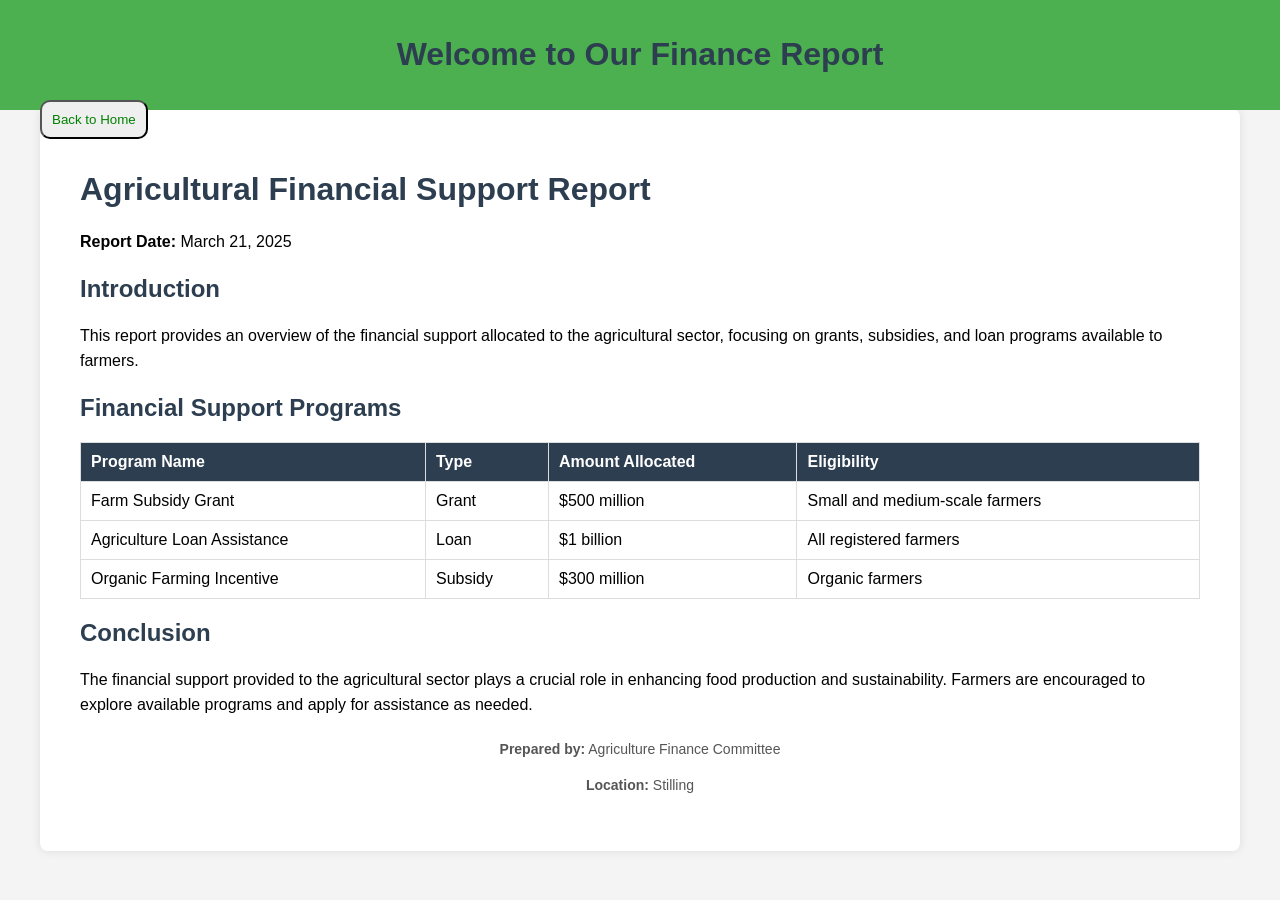
==== finance.html @ d0d0cd19 "Add files via upload" ====
<!DOCTYPE html>
<html lang="en">
<head>
    <meta charset="UTF-8">
    <meta name="viewport" content="width=device-width, initial-scale=1.0">
    <title>Agricultural Financial Support Report</title>
    <style>
        .header {
            width: 100%;
            position: absolute;
            background-color: #4CAF50;
            color: white;
            padding: 15px;
            text-align: center;
            top: 0;
        }
        body { 
            font-family: Arial, sans-serif; 
            margin: 0; 
            padding: 0; 
            background-color: #f4f4f4; 
            display: flex; 
            justify-content: center; 
            align-items: center; 
            height: 100vh;
        }
        .container { 
            width: 100%; 
            max-width: 1200px; 
            background: white; 
            padding: 40px; 
            border-radius: 8px; 
            box-shadow: 0 0 10px rgba(0,0,0,0.1); 
            box-sizing: border-box; 
            margin-top: 60px;
        }
        h1, h2 { color: #2c3e50; }
        table { width: 100%; border-collapse: collapse; margin-top: 20px; }
        th, td { border: 1px solid #ddd; padding: 10px; text-align: left; }
        th { background-color: #2c3e50; color: white; }
        p { line-height: 1.6; }
        .footer { 
            margin-top: 20px; 
            text-align: center; 
            font-size: 14px; 
            color: #555; 
        }
        #click{
           position: absolute;
           top: 0;
           margin-top: 100px;
           padding: 10px 10px;
           border-radius:10px;
           text-decoration: none;
           list-style: none;
           color:green;

        }
        a{
            text-decoration: none;
            list-style: none; 
            color: green;
        }
    </style>
</head>
<body>
    <div class="header"> <h1>Welcome to Our Finance Report</h1></div>
    
    <div>
        <button id="click">
            <a href="test.html" class="home-button">Back to Home</a>
        </button>

    </div>
    <div class="container">
        <h1>Agricultural Financial Support Report</h1>
        <p><strong>Report Date:</strong> March 21, 2025</p>
        <h2>Introduction</h2>
        <p>This report provides an overview of the financial support allocated to the agricultural sector, focusing on grants, subsidies, and loan programs available to farmers.</p>
        
        <h2>Financial Support Programs</h2>
        <table>
            <tr>
                <th>Program Name</th>
                <th>Type</th>
                <th>Amount Allocated</th>
                <th>Eligibility</th>
            </tr>
            <tr>
                <td>Farm Subsidy Grant</td>
                <td>Grant</td>
                <td>$500 million</td>
                <td>Small and medium-scale farmers</td>
            </tr>
            <tr>
                <td>Agriculture Loan Assistance</td>
                <td>Loan</td>
                <td>$1 billion</td>
                <td>All registered farmers</td>
            </tr>
            <tr>
                <td>Organic Farming Incentive</td>
                <td>Subsidy</td>
                <td>$300 million</td>
                <td>Organic farmers</td>
            </tr>
        </table>
        
        <h2>Conclusion</h2>
        <p>The financial support provided to the agricultural sector plays a crucial role in enhancing food production and sustainability. Farmers are encouraged to explore available programs and apply for assistance as needed.</p>
        
        <div class="footer">
            <p><strong>Prepared by:</strong> Agriculture Finance Committee</p>
            <p><strong>Location:</strong> Stilling</p>
        </div>
    </div>
</body>

</html>
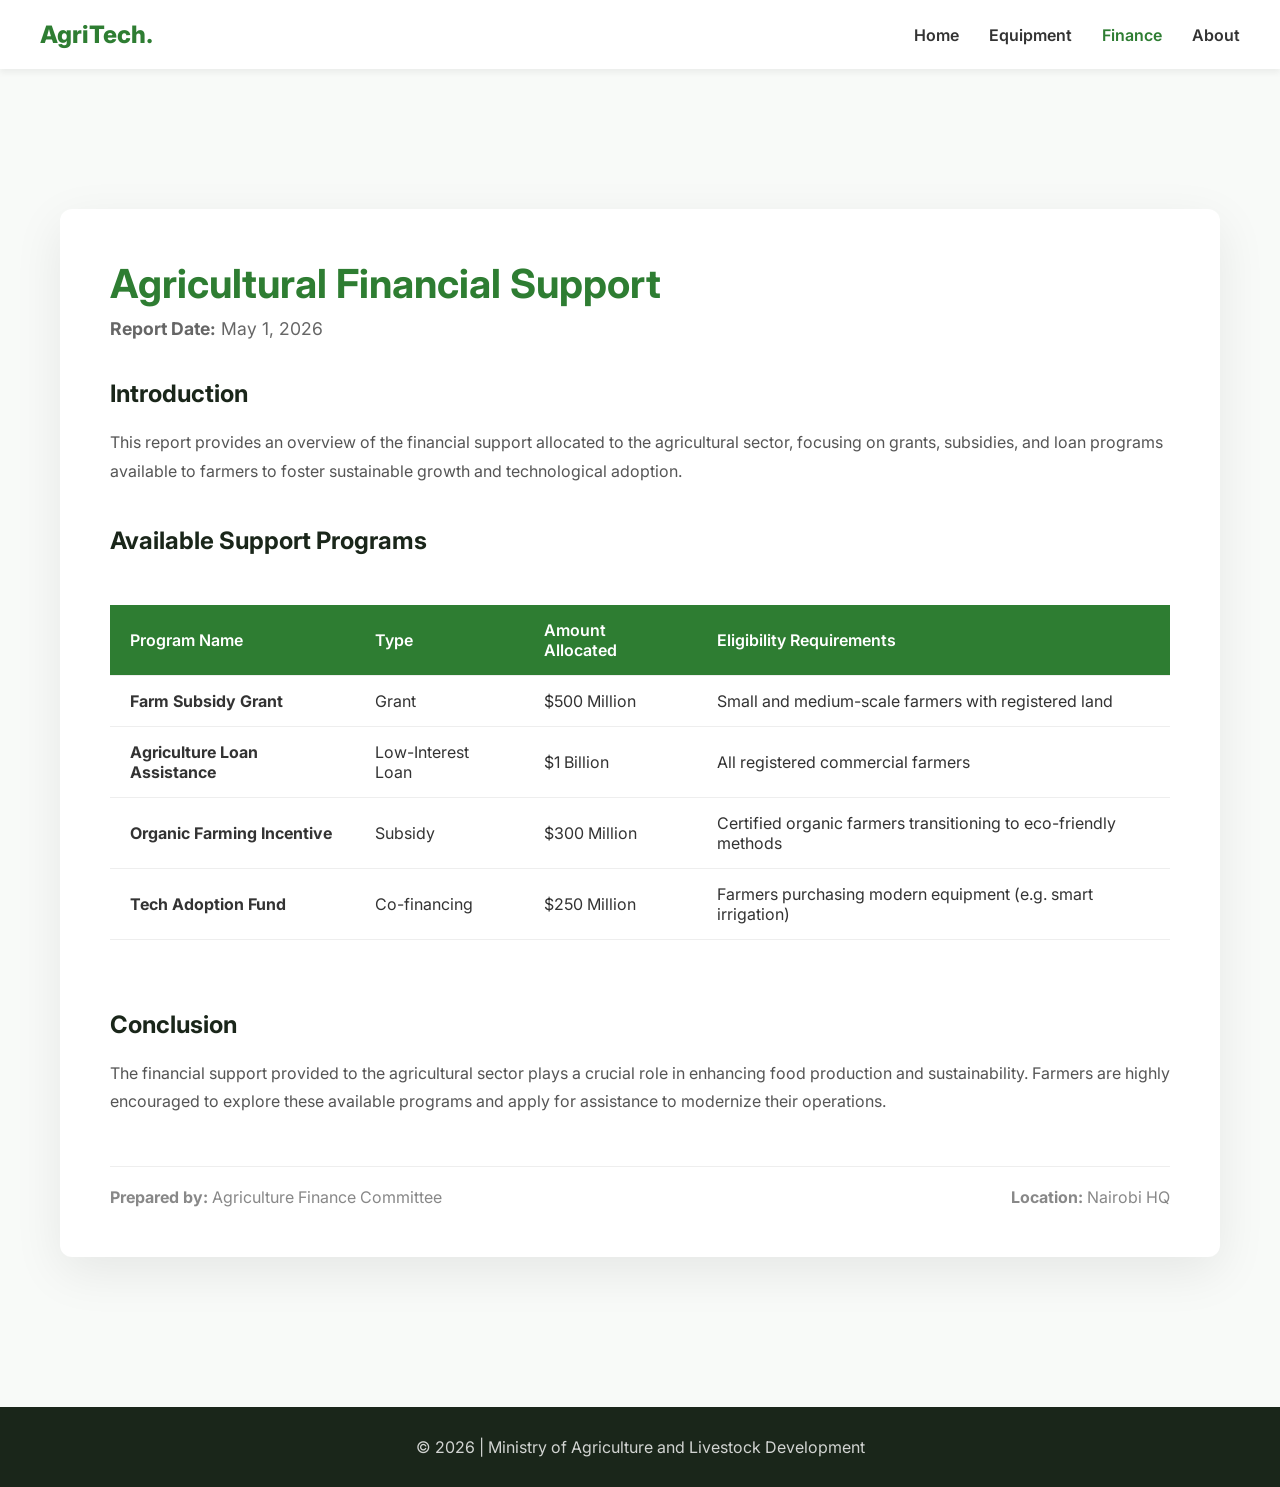
==== commit d699b952: "feat: modernize agricultural web design and functionality" ====
--- a/finance.html
+++ b/finance.html
@@ -1,119 +1,85 @@
-<!DOCTYPE html>
-<html lang="en">
-<head>
-    <meta charset="UTF-8">
-    <meta name="viewport" content="width=device-width, initial-scale=1.0">
-    <title>Agricultural Financial Support Report</title>
-    <style>
-        .header {
-            width: 100%;
-            position: absolute;
-            background-color: #4CAF50;
-            color: white;
-            padding: 15px;
-            text-align: center;
-            top: 0;
-        }
-        body { 
-            font-family: Arial, sans-serif; 
-            margin: 0; 
-            padding: 0; 
-            background-color: #f4f4f4; 
-            display: flex; 
-            justify-content: center; 
-            align-items: center; 
-            height: 100vh;
-        }
-        .container { 
-            width: 100%; 
-            max-width: 1200px; 
-            background: white; 
-            padding: 40px; 
-            border-radius: 8px; 
-            box-shadow: 0 0 10px rgba(0,0,0,0.1); 
-            box-sizing: border-box; 
-            margin-top: 60px;
-        }
-        h1, h2 { color: #2c3e50; }
-        table { width: 100%; border-collapse: collapse; margin-top: 20px; }
-        th, td { border: 1px solid #ddd; padding: 10px; text-align: left; }
-        th { background-color: #2c3e50; color: white; }
-        p { line-height: 1.6; }
-        .footer { 
-            margin-top: 20px; 
-            text-align: center; 
-            font-size: 14px; 
-            color: #555; 
-        }
-        #click{
-           position: absolute;
-           top: 0;
-           margin-top: 100px;
-           padding: 10px 10px;
-           border-radius:10px;
-           text-decoration: none;
-           list-style: none;
-           color:green;
-
-        }
-        a{
-            text-decoration: none;
-            list-style: none; 
-            color: green;
-        }
-    </style>
-</head>
-<body>
-    <div class="header"> <h1>Welcome to Our Finance Report</h1></div>
-    
-    <div>
-        <button id="click">
-            <a href="test.html" class="home-button">Back to Home</a>
-        </button>
-
-    </div>
-    <div class="container">
-        <h1>Agricultural Financial Support Report</h1>
-        <p><strong>Report Date:</strong> March 21, 2025</p>
-        <h2>Introduction</h2>
-        <p>This report provides an overview of the financial support allocated to the agricultural sector, focusing on grants, subsidies, and loan programs available to farmers.</p>
-        
-        <h2>Financial Support Programs</h2>
-        <table>
-            <tr>
-                <th>Program Name</th>
-                <th>Type</th>
-                <th>Amount Allocated</th>
-                <th>Eligibility</th>
-            </tr>
-            <tr>
-                <td>Farm Subsidy Grant</td>
-                <td>Grant</td>
-                <td>$500 million</td>
-                <td>Small and medium-scale farmers</td>
-            </tr>
-            <tr>
-                <td>Agriculture Loan Assistance</td>
-                <td>Loan</td>
-                <td>$1 billion</td>
-                <td>All registered farmers</td>
-            </tr>
-            <tr>
-                <td>Organic Farming Incentive</td>
-                <td>Subsidy</td>
-                <td>$300 million</td>
-                <td>Organic farmers</td>
-            </tr>
-        </table>
-        
-        <h2>Conclusion</h2>
-        <p>The financial support provided to the agricultural sector plays a crucial role in enhancing food production and sustainability. Farmers are encouraged to explore available programs and apply for assistance as needed.</p>
-        
-        <div class="footer">
-            <p><strong>Prepared by:</strong> Agriculture Finance Committee</p>
-            <p><strong>Location:</strong> Stilling</p>
-        </div>
-    </div>
-</body>
-
-</html>
+<!DOCTYPE html>
+<html lang="en">
+<head>
+    <meta charset="UTF-8">
+    <meta name="viewport" content="width=device-width, initial-scale=1.0">
+    <title>Financial Support - AgriTech</title>
+    <link rel="stylesheet" href="style.css">
+</head>
+<body>
+
+<nav>
+    <a href="test.html" class="logo">AgriTech.</a>
+    <div class="nav-links">
+        <a href="test.html#home">Home</a>
+        <a href="test.html#equipment">Equipment</a>
+        <a href="finance.html" style="color: var(--primary-color);">Finance</a>
+        <a href="test.html#about">About</a>
+    </div>
+</nav>
+
+<section class="section">
+    <div class="finance-container fade-in">
+        <h1 style="color: var(--primary-color); font-size: 2.5rem; margin-bottom: 10px;">Agricultural Financial Support</h1>
+        <p style="color: #666; font-size: 1.1rem; margin-bottom: 40px;"><strong>Report Date:</strong> May 1, 2026</p>
+        
+        <h2 style="margin-bottom: 20px; color: var(--dark-color);">Introduction</h2>
+        <p style="line-height: 1.8; color: #555; margin-bottom: 40px;">This report provides an overview of the financial support allocated to the agricultural sector, focusing on grants, subsidies, and loan programs available to farmers to foster sustainable growth and technological adoption.</p>
+        
+        <h2 style="margin-bottom: 20px; color: var(--dark-color);">Available Support Programs</h2>
+        <div style="overflow-x: auto;">
+            <table>
+                <thead>
+                    <tr>
+                        <th>Program Name</th>
+                        <th>Type</th>
+                        <th>Amount Allocated</th>
+                        <th>Eligibility Requirements</th>
+                    </tr>
+                </thead>
+                <tbody>
+                    <tr>
+                        <td><strong>Farm Subsidy Grant</strong></td>
+                        <td>Grant</td>
+                        <td>$500 Million</td>
+                        <td>Small and medium-scale farmers with registered land</td>
+                    </tr>
+                    <tr>
+                        <td><strong>Agriculture Loan Assistance</strong></td>
+                        <td>Low-Interest Loan</td>
+                        <td>$1 Billion</td>
+                        <td>All registered commercial farmers</td>
+                    </tr>
+                    <tr>
+                        <td><strong>Organic Farming Incentive</strong></td>
+                        <td>Subsidy</td>
+                        <td>$300 Million</td>
+                        <td>Certified organic farmers transitioning to eco-friendly methods</td>
+                    </tr>
+                    <tr>
+                        <td><strong>Tech Adoption Fund</strong></td>
+                        <td>Co-financing</td>
+                        <td>$250 Million</td>
+                        <td>Farmers purchasing modern equipment (e.g. smart irrigation)</td>
+                    </tr>
+                </tbody>
+            </table>
+        </div>
+        
+        <h2 style="margin-top: 40px; margin-bottom: 20px; color: var(--dark-color);">Conclusion</h2>
+        <p style="line-height: 1.8; color: #555;">The financial support provided to the agricultural sector plays a crucial role in enhancing food production and sustainability. Farmers are highly encouraged to explore these available programs and apply for assistance to modernize their operations.</p>
+        
+        <div style="margin-top: 50px; padding-top: 20px; border-top: 1px solid #eee; display: flex; justify-content: space-between; color: #888;">
+            <p><strong>Prepared by:</strong> Agriculture Finance Committee</p>
+            <p><strong>Location:</strong> Nairobi HQ</p>
+        </div>
+    </div>
+</section>
+
+<footer>
+    <p>&copy; 2026 | Ministry of Agriculture and Livestock Development</p>
+</footer>
+
+<script src="test.js"></script>
+</body>
+</html>
--- a/style.css
+++ b/style.css
@@ -0,0 +1,356 @@
+/* style.css */
+@import url('https://fonts.googleapis.com/css2?family=Inter:wght@300;400;600;800&display=swap');
+
+:root {
+    --primary-color: #2E7D32; /* Deep Forest Green */
+    --secondary-color: #4CAF50; /* Lighter Green */
+    --accent-color: #FFC107; /* Amber */
+    --dark-color: #1a261a;
+    --light-color: #F8FAF8;
+    --text-color: #333333;
+    --border-radius: 12px;
+}
+
+* {
+    margin: 0;
+    padding: 0;
+    box-sizing: border-box;
+}
+
+body {
+    font-family: 'Inter', sans-serif;
+    background-color: var(--light-color);
+    color: var(--text-color);
+    scroll-behavior: smooth;
+    overflow-x: hidden;
+}
+
+/* Header & Nav */
+header {
+    background-color: var(--primary-color);
+    color: white;
+    padding: 10px 0;
+    text-align: center;
+    font-size: 0.9em;
+    letter-spacing: 1px;
+}
+
+nav {
+    display: flex;
+    justify-content: center;
+    align-items: center;
+    background: rgba(255, 255, 255, 0.95);
+    backdrop-filter: blur(10px);
+    padding: 20px 40px;
+    position: sticky;
+    top: 0;
+    z-index: 1000;
+    box-shadow: 0 4px 6px rgba(0,0,0,0.05);
+}
+
+.logo {
+    font-size: 1.5rem;
+    font-weight: 800;
+    color: var(--primary-color);
+    margin-right: auto;
+    text-decoration: none;
+}
+
+.nav-links {
+    display: flex;
+    gap: 30px;
+}
+
+nav a {
+    color: var(--text-color);
+    text-decoration: none;
+    font-weight: 600;
+    transition: color 0.3s ease;
+    font-size: 1rem;
+}
+
+nav a:hover {
+    color: var(--primary-color);
+}
+
+.cta-button {
+    background-color: var(--primary-color);
+    color: white;
+    padding: 10px 24px;
+    border-radius: 30px;
+    text-decoration: none;
+    font-weight: 600;
+    transition: all 0.3s ease;
+    box-shadow: 0 4px 15px rgba(46, 125, 50, 0.3);
+}
+
+.cta-button:hover {
+    background-color: var(--secondary-color);
+    transform: translateY(-2px);
+    color: white;
+}
+
+/* Hero Section */
+.hero {
+    position: relative;
+    width: 100%;
+    height: 80vh;
+    display: flex;
+    align-items: center;
+    justify-content: center;
+    background-size: cover;
+    background-position: center;
+    background-attachment: fixed;
+    transition: background-image 1s ease-in-out;
+}
+
+.hero::after {
+    content: '';
+    position: absolute;
+    top: 0; left: 0; right: 0; bottom: 0;
+    background: linear-gradient(to right, rgba(0,0,0,0.8) 0%, rgba(0,0,0,0.3) 100%);
+    z-index: 1;
+}
+
+.hero-content {
+    position: relative;
+    z-index: 2;
+    text-align: center;
+    color: white;
+    max-width: 800px;
+    padding: 0 20px;
+}
+
+.hero h1 {
+    font-size: 4rem;
+    font-weight: 800;
+    margin-bottom: 20px;
+    line-height: 1.2;
+    text-shadow: 0 4px 20px rgba(0,0,0,0.5);
+    animation: slideUp 1s ease-out;
+}
+
+.hero p {
+    font-size: 1.5rem;
+    margin-bottom: 40px;
+    opacity: 0.9;
+    animation: slideUp 1.2s ease-out;
+}
+
+/* Typography animations */
+@keyframes slideUp {
+    from { transform: translateY(30px); opacity: 0; }
+    to { transform: translateY(0); opacity: 1; }
+}
+
+/* Section Shared */
+.section {
+    padding: 100px 20px;
+    max-width: 1200px;
+    margin: 0 auto;
+}
+
+.section-title {
+    text-align: center;
+    font-size: 2.5rem;
+    color: var(--dark-color);
+    margin-bottom: 60px;
+    position: relative;
+}
+
+.section-title::after {
+    content: '';
+    display: block;
+    width: 60px;
+    height: 4px;
+    background-color: var(--primary-color);
+    margin: 15px auto 0;
+    border-radius: 2px;
+}
+
+/* Equipment Grid */
+.equipment-grid {
+    display: grid;
+    grid-template-columns: repeat(auto-fit, minmax(300px, 1fr));
+    gap: 40px;
+}
+
+.equipment-card {
+    background: white;
+    border-radius: var(--border-radius);
+    overflow: hidden;
+    box-shadow: 0 10px 30px rgba(0,0,0,0.05);
+    transition: transform 0.3s ease, box-shadow 0.3s ease;
+}
+
+.equipment-card:hover {
+    transform: translateY(-10px);
+    box-shadow: 0 15px 40px rgba(0,0,0,0.1);
+}
+
+.equipment-card img {
+    width: 100%;
+    height: 250px;
+    object-fit: cover;
+    transition: transform 0.5s ease;
+}
+
+.equipment-card:hover img {
+    transform: scale(1.05);
+}
+
+.equipment-info {
+    padding: 30px;
+}
+
+.equipment-info h3 {
+    font-size: 1.5rem;
+    color: var(--dark-color);
+    margin-bottom: 10px;
+}
+
+.equipment-info p {
+    color: #666;
+    line-height: 1.6;
+}
+
+/* Testimonials */
+.testimonials-section {
+    background-color: var(--primary-color);
+    color: white;
+    padding: 100px 20px;
+}
+
+.testimonials-section .section-title {
+    color: white;
+}
+
+.testimonials-section .section-title::after {
+    background-color: var(--accent-color);
+}
+
+.testimonial-container {
+    max-width: 800px;
+    margin: 0 auto;
+    position: relative;
+    min-height: 250px;
+}
+
+.testimonial {
+    position: absolute;
+    top: 0; left: 0; width: 100%;
+    opacity: 0;
+    transition: opacity 0.5s ease;
+    text-align: center;
+    background: rgba(255, 255, 255, 0.1);
+    backdrop-filter: blur(10px);
+    padding: 40px;
+    border-radius: var(--border-radius);
+    border: 1px solid rgba(255,255,255,0.2);
+}
+
+.testimonial.active {
+    opacity: 1;
+    position: relative;
+}
+
+.testimonial img {
+    width: 80px;
+    height: 80px;
+    border-radius: 50%;
+    margin-bottom: 20px;
+    border: 3px solid var(--accent-color);
+    object-fit: cover;
+}
+
+.testimonial p.quote {
+    font-size: 1.2rem;
+    font-style: italic;
+    margin-bottom: 20px;
+    line-height: 1.6;
+}
+
+.stars {
+    color: var(--accent-color);
+    font-size: 1.2rem;
+    margin-bottom: 10px;
+}
+
+/* Two Column Layout (About) */
+.two-column {
+    display: grid;
+    grid-template-columns: 1fr 1fr;
+    gap: 60px;
+    align-items: center;
+}
+
+.info-box {
+    background: white;
+    padding: 40px;
+    border-radius: var(--border-radius);
+    box-shadow: 0 10px 30px rgba(0,0,0,0.05);
+}
+
+.info-box h2 {
+    color: var(--primary-color);
+    margin-bottom: 20px;
+    font-size: 2rem;
+}
+
+.info-box p {
+    line-height: 1.8;
+    color: #555;
+    margin-bottom: 15px;
+}
+
+/* Footer */
+footer {
+    background: var(--dark-color);
+    color: white;
+    text-align: center;
+    padding: 30px 20px;
+    margin-top: 50px;
+}
+
+footer p {
+    opacity: 0.8;
+}
+
+/* Finance Page Styles */
+.finance-container {
+    background: white;
+    padding: 50px;
+    border-radius: var(--border-radius);
+    box-shadow: 0 15px 50px rgba(0,0,0,0.08);
+    margin-top: 40px;
+}
+
+table {
+    width: 100%;
+    border-collapse: collapse;
+    margin-top: 30px;
+    margin-bottom: 30px;
+    background: white;
+}
+
+th, td {
+    padding: 15px 20px;
+    text-align: left;
+    border-bottom: 1px solid #eee;
+}
+
+th {
+    background-color: var(--primary-color);
+    color: white;
+    font-weight: 600;
+}
+
+tr:hover {
+    background-color: #f9f9f9;
+}
+
+@media (max-width: 768px) {
+    .two-column { grid-template-columns: 1fr; }
+    .hero h1 { font-size: 2.5rem; }
+    .nav-links { display: none; }
+}
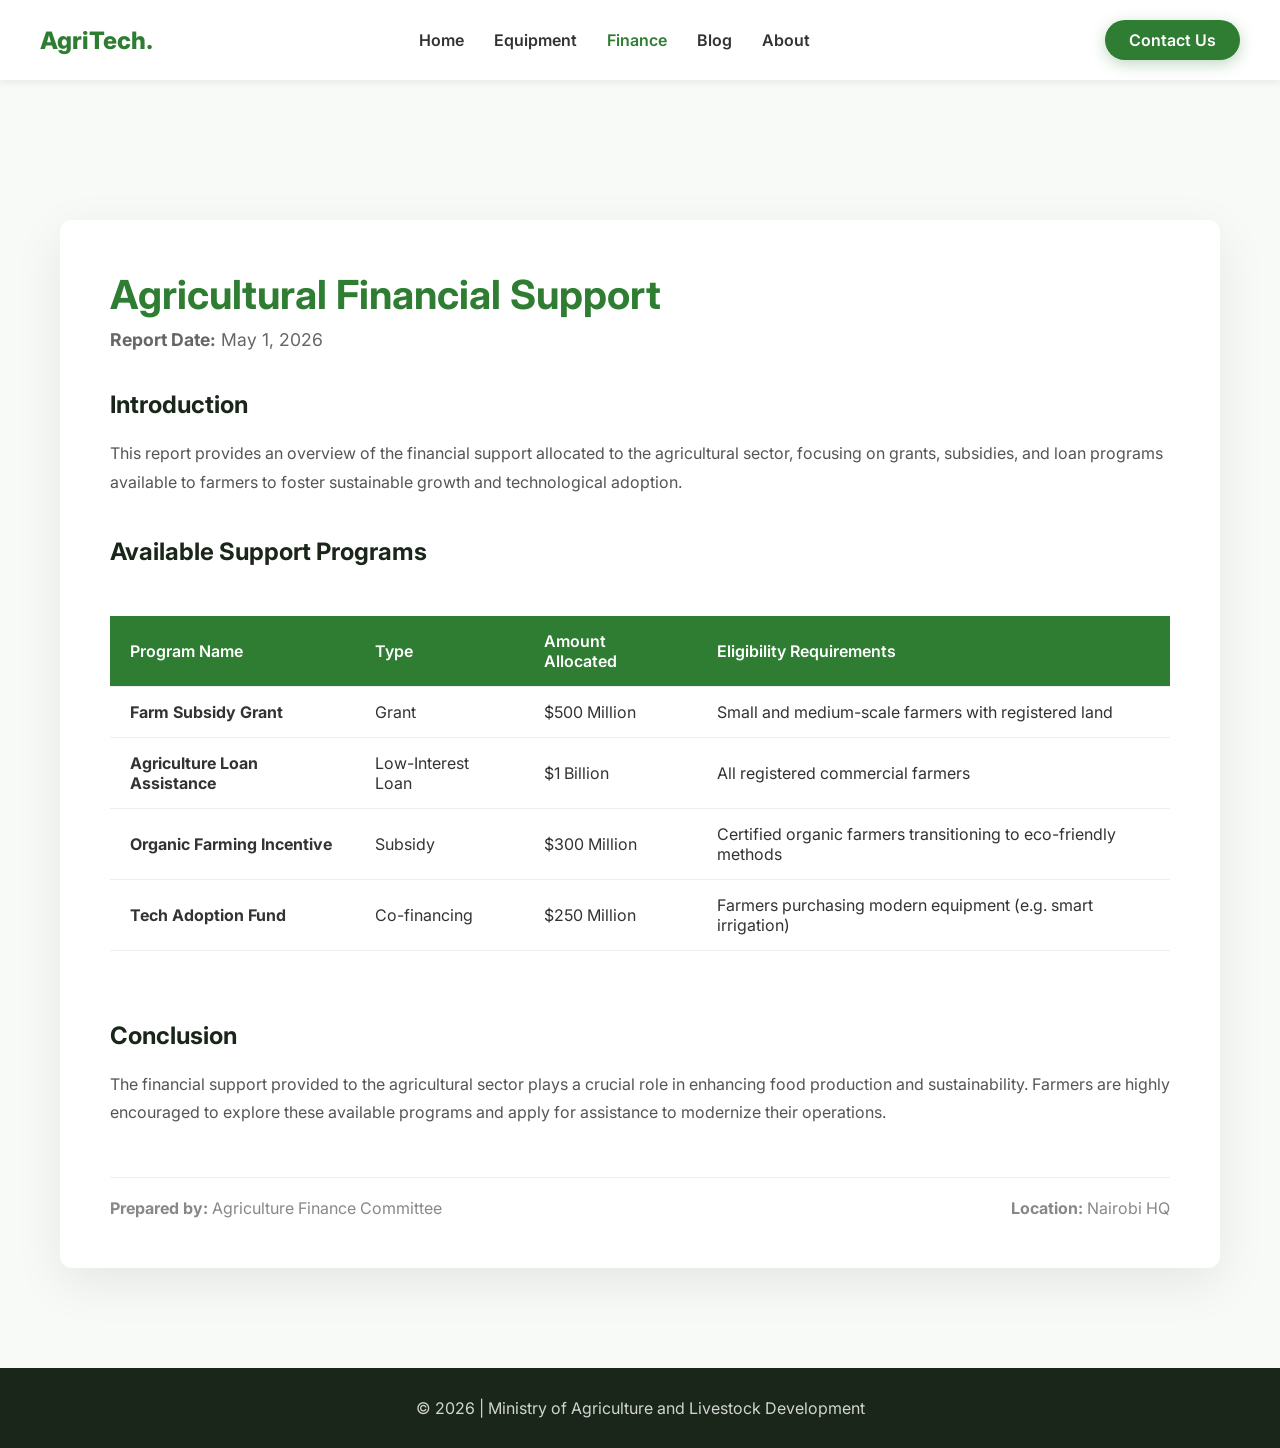
==== commit 0660617b: "feat: add contact form, blog section, and responsive mobile menu" ====
--- a/finance.html
+++ b/finance.html
@@ -9,12 +9,20 @@
 <body>
 
 <nav>
-    <a href="test.html" class="logo">AgriTech.</a>
+    <a href="index.html" class="logo">AgriTech.</a>
     <div class="nav-links">
-        <a href="test.html#home">Home</a>
-        <a href="test.html#equipment">Equipment</a>
+        <a href="index.html#home">Home</a>
+        <a href="index.html#equipment">Equipment</a>
         <a href="finance.html" style="color: var(--primary-color);">Finance</a>
-        <a href="test.html#about">About</a>
+        <a href="index.html#blog">Blog</a>
+        <a href="index.html#about">About</a>
+        <a href="index.html#contact" class="cta-button mobile-cta">Contact Us</a>
+    </div>
+    <a href="index.html#contact" class="cta-button desktop-cta" style="margin-left: 30px;">Contact Us</a>
+    <div class="hamburger">
+        <span></span>
+        <span></span>
+        <span></span>
     </div>
 </nav>
 
@@ -80,6 +88,6 @@
     <p>&copy; 2026 | Ministry of Agriculture and Livestock Development</p>
 </footer>
 
-<script src="test.js"></script>
+<script src="main.js"></script>
 </body>
 </html>
--- a/style.css
+++ b/style.css
@@ -37,7 +37,7 @@
 
 nav {
     display: flex;
-    justify-content: center;
+    justify-content: space-between;
     align-items: center;
     background: rgba(255, 255, 255, 0.95);
     backdrop-filter: blur(10px);
@@ -52,13 +52,14 @@
     font-size: 1.5rem;
     font-weight: 800;
     color: var(--primary-color);
-    margin-right: auto;
     text-decoration: none;
 }
 
 .nav-links {
     display: flex;
     gap: 30px;
+    align-items: center;
+    margin: 0 auto;
 }
 
 nav a {
@@ -82,6 +83,7 @@
     font-weight: 600;
     transition: all 0.3s ease;
     box-shadow: 0 4px 15px rgba(46, 125, 50, 0.3);
+    text-align: center;
 }
 
 .cta-button:hover {
@@ -89,6 +91,26 @@
     transform: translateY(-2px);
     color: white;
 }
+
+/* Hamburger & Mobile Menu adjustments */
+.hamburger {
+    display: none;
+    flex-direction: column;
+    justify-content: space-between;
+    width: 30px;
+    height: 21px;
+    cursor: pointer;
+    z-index: 1001;
+}
+.hamburger span {
+    display: block;
+    height: 3px;
+    width: 100%;
+    background-color: var(--dark-color);
+    border-radius: 3px;
+    transition: all 0.3s ease;
+}
+.mobile-cta { display: none; }
 
 /* Hero Section */
 .hero {
@@ -137,7 +159,6 @@
     animation: slideUp 1.2s ease-out;
 }
 
-/* Typography animations */
 @keyframes slideUp {
     from { transform: translateY(30px); opacity: 0; }
     to { transform: translateY(0); opacity: 1; }
@@ -276,19 +297,78 @@
     margin-bottom: 10px;
 }
 
-/* Two Column Layout (About) */
+/* Blog Grid */
+.blog-grid {
+    display: grid;
+    grid-template-columns: repeat(auto-fit, minmax(300px, 1fr));
+    gap: 30px;
+}
+
+.blog-card {
+    background: white;
+    border-radius: var(--border-radius);
+    padding: 30px;
+    box-shadow: 0 10px 30px rgba(0,0,0,0.05);
+    transition: transform 0.3s ease;
+    border-top: 4px solid var(--secondary-color);
+}
+
+.blog-card:hover {
+    transform: translateY(-5px);
+}
+
+.blog-tag {
+    background: #e8f5e9;
+    color: var(--primary-color);
+    padding: 5px 12px;
+    border-radius: 20px;
+    font-size: 0.8rem;
+    font-weight: 600;
+    display: inline-block;
+    margin-bottom: 15px;
+}
+
+.blog-card h3 {
+    margin-bottom: 15px;
+    color: var(--dark-color);
+    line-height: 1.4;
+    font-size: 1.3rem;
+}
+
+.blog-card p {
+    color: #666;
+    margin-bottom: 20px;
+    line-height: 1.6;
+}
+
+.read-more {
+    color: var(--primary-color);
+    text-decoration: none;
+    font-weight: 600;
+    display: inline-flex;
+    align-items: center;
+    transition: color 0.3s;
+}
+
+.read-more:hover {
+    color: var(--accent-color);
+}
+
+
+/* Two Column Layout (About & Contact) */
 .two-column {
     display: grid;
     grid-template-columns: 1fr 1fr;
     gap: 60px;
-    align-items: center;
+    align-items: start;
 }
 
 .info-box {
-    background: white;
+    background: #fdfdfd;
     padding: 40px;
     border-radius: var(--border-radius);
     box-shadow: 0 10px 30px rgba(0,0,0,0.05);
+    border: 1px solid #eee;
 }
 
 .info-box h2 {
@@ -303,13 +383,60 @@
     margin-bottom: 15px;
 }
 
+/* Contact Form */
+.form-container {
+    background: #fdfdfd;
+    padding: 40px;
+    border-radius: var(--border-radius);
+    box-shadow: 0 10px 30px rgba(0,0,0,0.08);
+    border: 1px solid #eee;
+}
+
+.form-container h2 {
+    margin-bottom: 25px;
+    color: var(--primary-color);
+}
+
+.form-group {
+    margin-bottom: 20px;
+}
+
+.form-group label {
+    display: block;
+    margin-bottom: 8px;
+    font-weight: 600;
+    color: #444;
+}
+
+.form-group input, .form-group textarea {
+    width: 100%;
+    padding: 12px 15px;
+    border: 1px solid #ccc;
+    border-radius: 8px;
+    font-family: 'Inter', sans-serif;
+    transition: border-color 0.3s, box-shadow 0.3s;
+}
+
+.form-group input:focus, .form-group textarea:focus {
+    outline: none;
+    border-color: var(--primary-color);
+    box-shadow: 0 0 0 3px rgba(46, 125, 50, 0.1);
+}
+
+.submit-btn {
+    width: 100%;
+    border: none;
+    cursor: pointer;
+    font-size: 1.1rem;
+    padding: 15px;
+}
+
 /* Footer */
 footer {
     background: var(--dark-color);
     color: white;
     text-align: center;
     padding: 30px 20px;
-    margin-top: 50px;
 }
 
 footer p {
@@ -349,8 +476,35 @@
     background-color: #f9f9f9;
 }
 
-@media (max-width: 768px) {
+/* Responsive adjustments */
+@media (max-width: 900px) {
+    .nav-links {
+        position: fixed;
+        top: 0;
+        right: -100%;
+        height: 100vh;
+        width: 250px;
+        background: white;
+        flex-direction: column;
+        justify-content: center;
+        align-items: center;
+        box-shadow: -5px 0 15px rgba(0,0,0,0.1);
+        transition: right 0.3s ease;
+    }
+    .nav-links.active {
+        right: 0;
+    }
+    .hamburger {
+        display: flex;
+    }
+    /* Hamburger Animation */
+    .hamburger.active span:nth-child(1) { transform: translateY(9px) rotate(45deg); }
+    .hamburger.active span:nth-child(2) { opacity: 0; }
+    .hamburger.active span:nth-child(3) { transform: translateY(-9px) rotate(-45deg); }
+    
+    .desktop-cta { display: none; }
+    .mobile-cta { display: inline-block; margin-left: 0; margin-top: 20px; }
+    
     .two-column { grid-template-columns: 1fr; }
     .hero h1 { font-size: 2.5rem; }
-    .nav-links { display: none; }
-}
+}
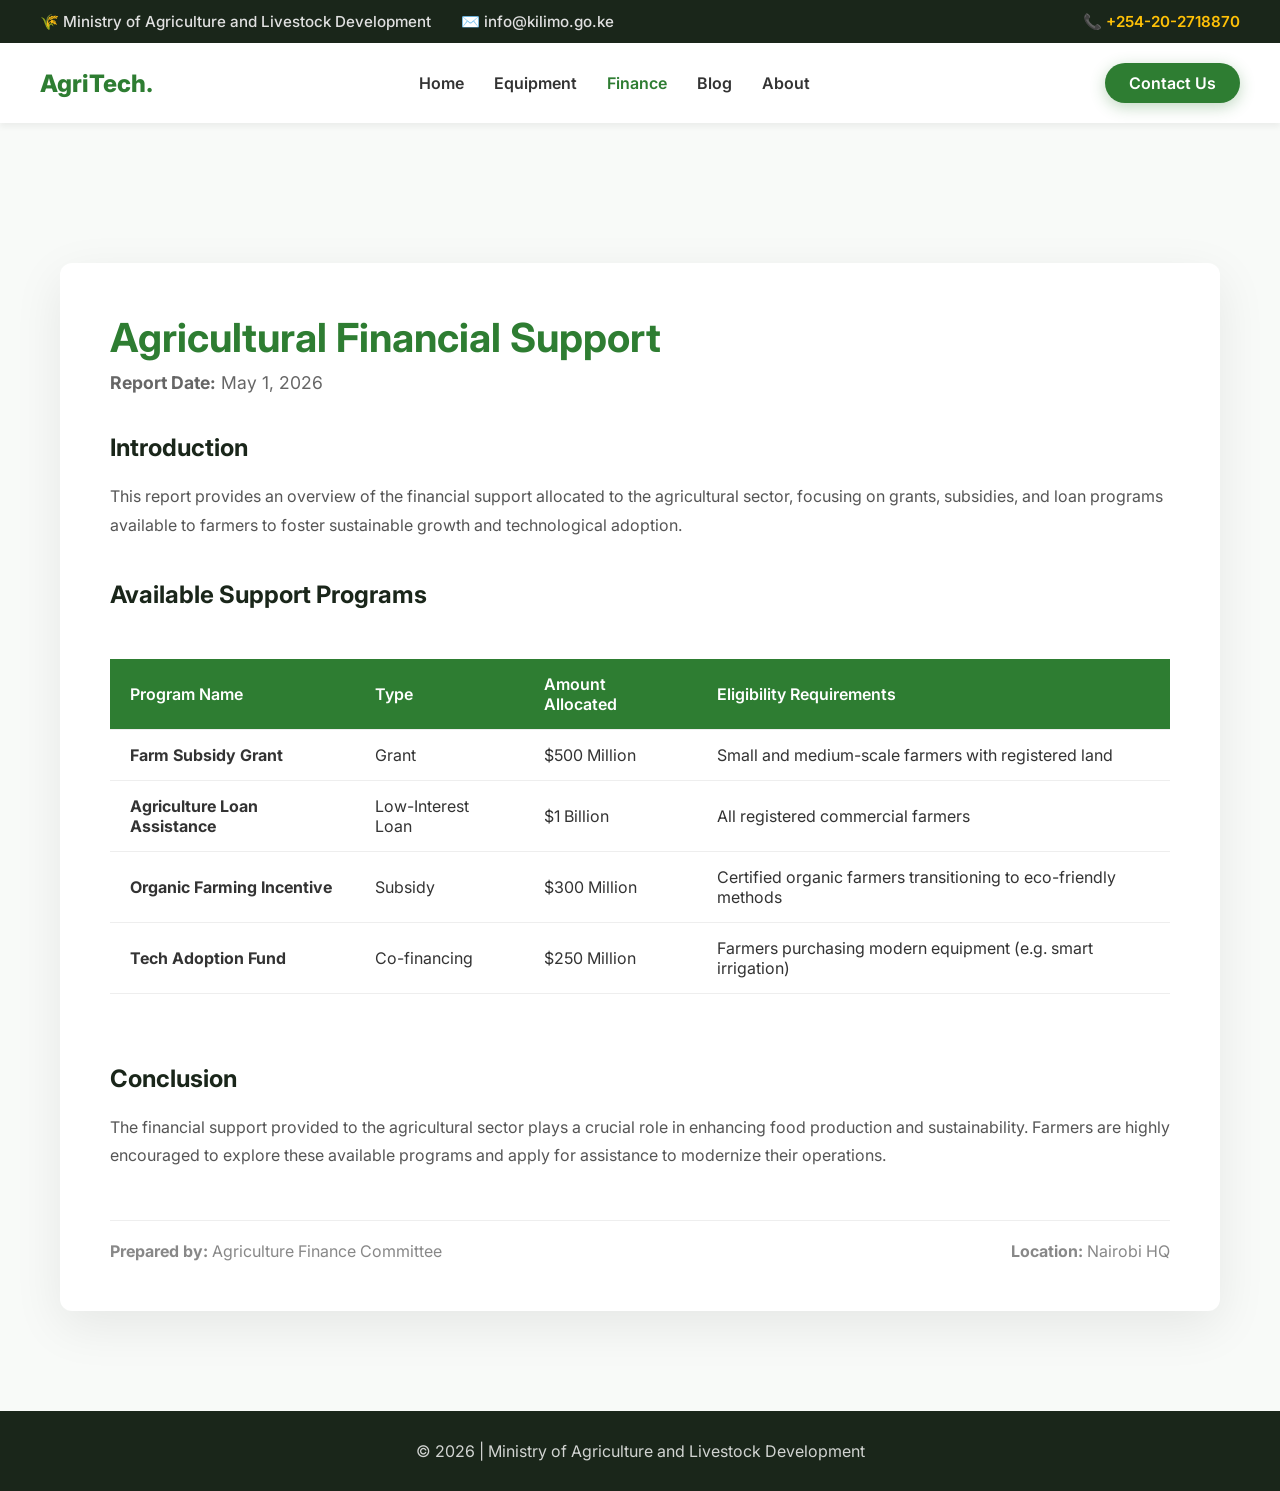
==== commit 2829dc7b: "feat: add stats counter, roi calculator, map, and scroll top" ====
--- a/finance.html
+++ b/finance.html
@@ -7,6 +7,16 @@
     <link rel="stylesheet" href="style.css">
 </head>
 <body>
+
+<header class="top-bar">
+    <div class="top-bar-left">
+        <span>🌾 Ministry of Agriculture and Livestock Development</span>
+        <span class="hide-mobile">✉️ info@kilimo.go.ke</span>
+    </div>
+    <div class="top-bar-right">
+        📞 +254-20-2718870
+    </div>
+</header>
 
 <nav>
     <a href="index.html" class="logo">AgriTech.</a>
@@ -88,6 +98,9 @@
     <p>&copy; 2026 | Ministry of Agriculture and Livestock Development</p>
 </footer>
 
+<!-- Scroll to Top Button -->
+<button id="scrollTopBtn" title="Go to top">↑</button>
+
 <script src="main.js"></script>
 </body>
 </html>
--- a/style.css
+++ b/style.css
@@ -25,14 +25,33 @@
     overflow-x: hidden;
 }
 
-/* Header & Nav */
-header {
-    background-color: var(--primary-color);
-    color: white;
-    padding: 10px 0;
-    text-align: center;
-    font-size: 0.9em;
-    letter-spacing: 1px;
+/* Header & Top Bar */
+.top-bar {
+    background-color: var(--dark-color);
+    color: #e0e0e0;
+    padding: 12px 40px;
+    display: flex;
+    justify-content: space-between;
+    align-items: center;
+    font-size: 0.95rem;
+    font-weight: 500;
+}
+.top-bar-left {
+    display: flex;
+    gap: 30px;
+}
+.top-bar-right {
+    font-weight: 600;
+    color: var(--accent-color);
+}
+@media (max-width: 768px) {
+    .top-bar {
+        flex-direction: column;
+        gap: 10px;
+        text-align: center;
+        padding: 12px 20px;
+    }
+    .hide-mobile { display: none; }
 }
 
 nav {
@@ -164,6 +183,27 @@
     to { transform: translateY(0); opacity: 1; }
 }
 
+/* Stats Section */
+.stats-grid {
+    display: grid;
+    grid-template-columns: repeat(auto-fit, minmax(200px, 1fr));
+    gap: 30px;
+    text-align: center;
+}
+.stat-item h2 {
+    font-size: 3.5rem;
+    color: var(--primary-color);
+    margin-bottom: 10px;
+    font-weight: 800;
+}
+.stat-item p {
+    font-size: 1.1rem;
+    color: #555;
+    font-weight: 600;
+    text-transform: uppercase;
+    letter-spacing: 1px;
+}
+
 /* Section Shared */
 .section {
     padding: 100px 20px;
@@ -233,6 +273,30 @@
 .equipment-info p {
     color: #666;
     line-height: 1.6;
+}
+
+/* Calculator Section */
+#calculator .section-title::after {
+    background-color: var(--accent-color);
+}
+.calculator-container {
+    background: rgba(255, 255, 255, 0.1);
+    backdrop-filter: blur(10px);
+    border: 1px solid rgba(255,255,255,0.2);
+    border-radius: var(--border-radius);
+    padding: 40px;
+    display: grid;
+    grid-template-columns: 1fr 1fr;
+    gap: 40px;
+    align-items: center;
+    max-width: 900px;
+    margin: 0 auto;
+}
+.result-highlight {
+    font-size: 3.5rem;
+    font-weight: 800;
+    color: var(--accent-color);
+    margin-top: 15px;
 }
 
 /* Testimonials */
@@ -408,7 +472,7 @@
     color: #444;
 }
 
-.form-group input, .form-group textarea {
+.form-group input, .form-group textarea, .form-group select {
     width: 100%;
     padding: 12px 15px;
     border: 1px solid #ccc;
@@ -417,7 +481,7 @@
     transition: border-color 0.3s, box-shadow 0.3s;
 }
 
-.form-group input:focus, .form-group textarea:focus {
+.form-group input:focus, .form-group textarea:focus, .form-group select:focus {
     outline: none;
     border-color: var(--primary-color);
     box-shadow: 0 0 0 3px rgba(46, 125, 50, 0.1);
@@ -429,6 +493,33 @@
     cursor: pointer;
     font-size: 1.1rem;
     padding: 15px;
+}
+
+/* Scroll to Top Button */
+#scrollTopBtn {
+    display: none; 
+    position: fixed; 
+    bottom: 30px; 
+    right: 30px; 
+    z-index: 99; 
+    border: none; 
+    outline: none; 
+    background-color: var(--accent-color); 
+    color: var(--dark-color); 
+    cursor: pointer; 
+    padding: 15px; 
+    border-radius: 50%; 
+    font-size: 1.5rem;
+    width: 50px;
+    height: 50px;
+    line-height: 20px;
+    box-shadow: 0 4px 15px rgba(0,0,0,0.2);
+    transition: background-color 0.3s, transform 0.3s;
+}
+#scrollTopBtn:hover {
+    background-color: var(--primary-color); 
+    color: white;
+    transform: translateY(-5px);
 }
 
 /* Footer */
@@ -506,5 +597,6 @@
     .mobile-cta { display: inline-block; margin-left: 0; margin-top: 20px; }
     
     .two-column { grid-template-columns: 1fr; }
+    .calculator-container { grid-template-columns: 1fr; }
     .hero h1 { font-size: 2.5rem; }
 }
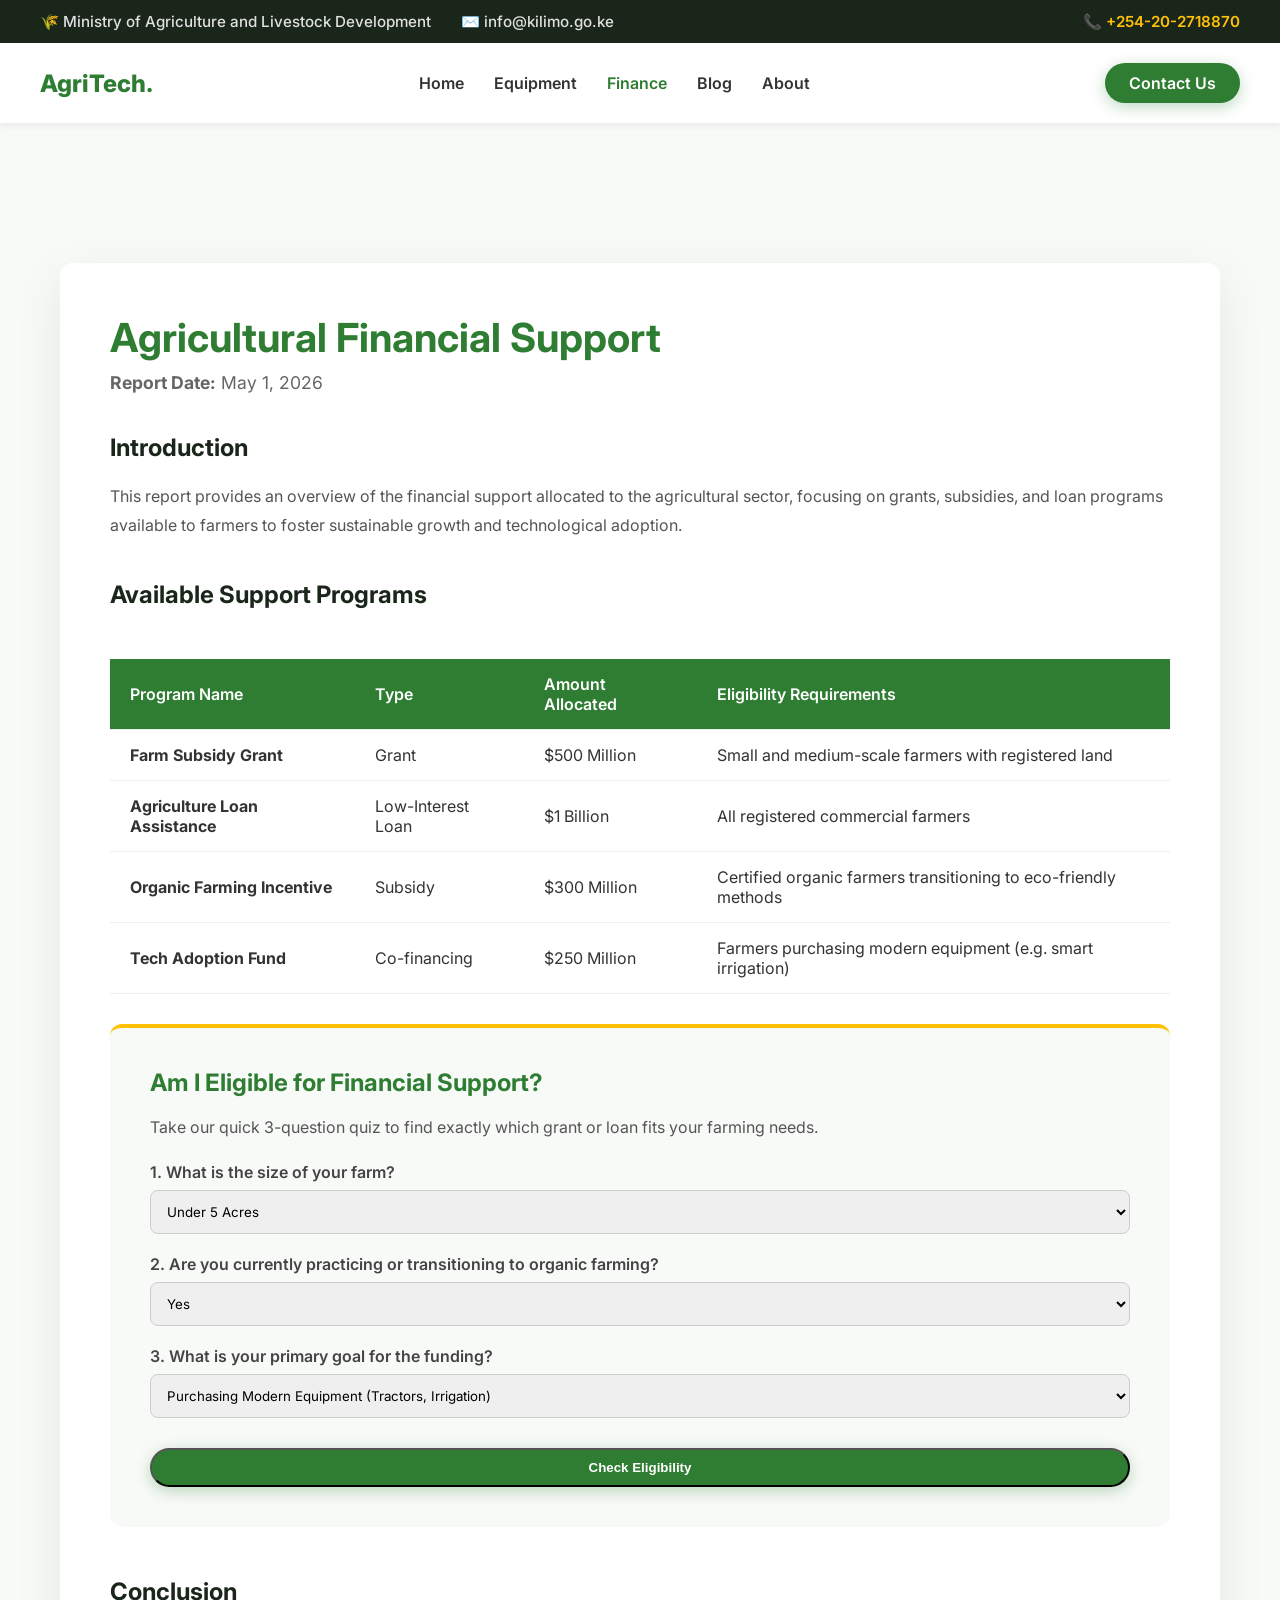
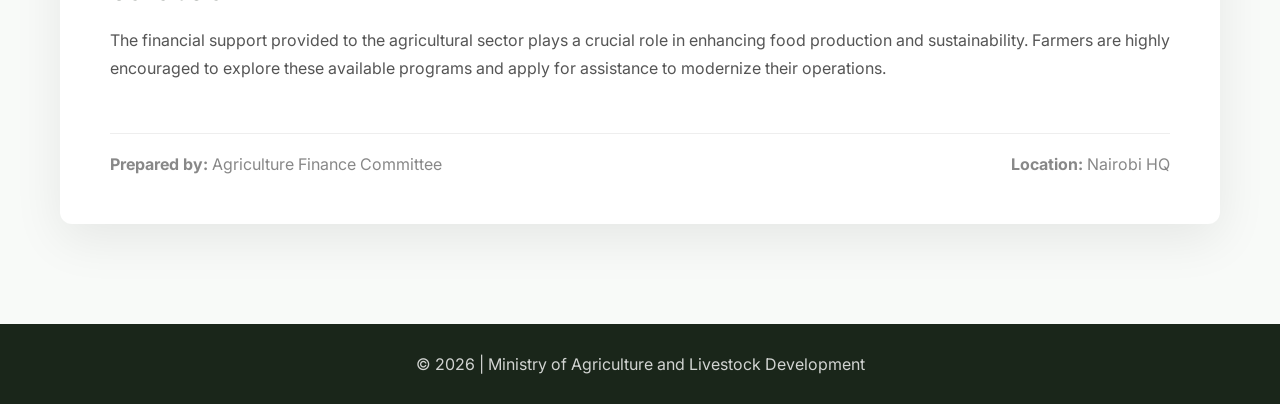
==== commit c94bd4c2: "feat: add finance eligibility quiz and equipment leasing hub" ====
--- a/finance.html
+++ b/finance.html
@@ -84,6 +84,42 @@
             </table>
         </div>
         
+        <div class="quiz-container fade-in" style="background: var(--light-color); padding: 40px; border-radius: 12px; margin-bottom: 50px; border-top: 4px solid var(--accent-color);">
+            <h2 style="color: var(--primary-color); margin-bottom: 20px;">Am I Eligible for Financial Support?</h2>
+            <p style="margin-bottom: 25px; color: #555;">Take our quick 3-question quiz to find exactly which grant or loan fits your farming needs.</p>
+            
+            <div id="quiz-form">
+                <div class="form-group">
+                    <label>1. What is the size of your farm?</label>
+                    <select id="quiz-size" style="width: 100%; padding: 12px; border-radius: 8px; border: 1px solid #ccc;">
+                        <option value="small">Under 5 Acres</option>
+                        <option value="medium">5 to 50 Acres</option>
+                        <option value="large">Over 50 Acres</option>
+                    </select>
+                </div>
+                <div class="form-group">
+                    <label>2. Are you currently practicing or transitioning to organic farming?</label>
+                    <select id="quiz-organic" style="width: 100%; padding: 12px; border-radius: 8px; border: 1px solid #ccc;">
+                        <option value="yes">Yes</option>
+                        <option value="no">No</option>
+                    </select>
+                </div>
+                <div class="form-group">
+                    <label>3. What is your primary goal for the funding?</label>
+                    <select id="quiz-goal" style="width: 100%; padding: 12px; border-radius: 8px; border: 1px solid #ccc;">
+                        <option value="equipment">Purchasing Modern Equipment (Tractors, Irrigation)</option>
+                        <option value="expansion">General Farm Expansion & Operations</option>
+                        <option value="inputs">Buying Seeds and Fertilizers</option>
+                    </select>
+                </div>
+                <button id="quiz-submit" class="cta-button" style="width: 100%; margin-top: 10px;">Check Eligibility</button>
+            </div>
+
+            <div id="quiz-result" style="display: none; margin-top: 30px; background: white; padding: 25px; border-radius: 8px; border-left: 5px solid var(--primary-color); box-shadow: 0 4px 15px rgba(0,0,0,0.05);">
+                <!-- Result populated by JS -->
+            </div>
+        </div>
+
         <h2 style="margin-top: 40px; margin-bottom: 20px; color: var(--dark-color);">Conclusion</h2>
         <p style="line-height: 1.8; color: #555;">The financial support provided to the agricultural sector plays a crucial role in enhancing food production and sustainability. Farmers are highly encouraged to explore these available programs and apply for assistance to modernize their operations.</p>
         
--- a/style.css
+++ b/style.css
@@ -359,6 +359,160 @@
     color: var(--accent-color);
     font-size: 1.2rem;
     margin-bottom: 10px;
+}
+
+/* Market Dashboard */
+.market-dashboard {
+    background: white;
+    padding: 40px;
+    border-radius: var(--border-radius);
+    box-shadow: 0 10px 30px rgba(0,0,0,0.05);
+    max-width: 800px;
+    margin: 0 auto;
+}
+
+.market-controls {
+    display: flex;
+    align-items: center;
+    gap: 15px;
+    margin-bottom: 30px;
+}
+
+.market-controls label {
+    font-weight: 600;
+    color: var(--dark-color);
+}
+
+.market-select {
+    padding: 10px 15px;
+    border: 1px solid #ddd;
+    border-radius: 8px;
+    font-family: 'Inter', sans-serif;
+    font-size: 1rem;
+    color: var(--dark-color);
+    background-color: #f9f9f9;
+    flex-grow: 1;
+    cursor: pointer;
+    transition: border-color 0.3s;
+}
+
+.market-select:focus {
+    outline: none;
+    border-color: var(--primary-color);
+}
+
+.market-table-container {
+    overflow-x: auto;
+}
+
+.market-table {
+    width: 100%;
+    border-collapse: collapse;
+}
+
+.market-table th, .market-table td {
+    padding: 15px;
+    text-align: left;
+    border-bottom: 1px solid #eee;
+}
+
+.market-table th {
+    background-color: #f4f4f4;
+    color: var(--dark-color);
+    font-weight: 600;
+}
+
+.market-table tr:last-child td {
+    border-bottom: none;
+}
+
+.trend-up {
+    color: #2E7D32;
+    font-weight: bold;
+}
+
+.trend-down {
+    color: #d32f2f;
+    font-weight: bold;
+}
+
+.trend-stable {
+    color: #f57c00;
+    font-weight: bold;
+}
+
+@media (max-width: 600px) {
+    .market-controls {
+        flex-direction: column;
+        align-items: flex-start;
+    }
+    .market-select { width: 100%; }
+}
+
+/* Advisor Tool */
+.advisor-container {
+    background: white;
+    padding: 40px;
+    border-radius: var(--border-radius);
+    box-shadow: 0 10px 30px rgba(0,0,0,0.05);
+    max-width: 900px;
+    margin: 0 auto;
+    border-top: 4px solid var(--primary-color);
+}
+.advisor-controls {
+    display: grid;
+    grid-template-columns: 1fr 1fr auto;
+    gap: 20px;
+    align-items: center;
+    margin-bottom: 30px;
+}
+.advisor-results {
+    border-top: 1px solid #eee;
+    padding-top: 30px;
+}
+.crop-recommendation {
+    display: flex;
+    align-items: center;
+    gap: 20px;
+    background: #fdfdfd;
+    padding: 20px;
+    border-radius: 8px;
+    border-left: 5px solid var(--accent-color);
+    margin-bottom: 15px;
+    box-shadow: 0 4px 10px rgba(0,0,0,0.02);
+}
+.crop-icon {
+    font-size: 2.5rem;
+}
+.crop-details h3 {
+    margin-bottom: 5px;
+    color: var(--dark-color);
+}
+.crop-details p {
+    color: #666;
+    font-size: 0.95rem;
+    line-height: 1.5;
+}
+.crop-tags {
+    display: flex;
+    gap: 10px;
+    margin-top: 10px;
+}
+.crop-tag {
+    background: #e8f5e9;
+    color: var(--primary-color);
+    padding: 4px 10px;
+    border-radius: 12px;
+    font-size: 0.8rem;
+    font-weight: 600;
+}
+@media (max-width: 768px) {
+    .advisor-controls {
+        grid-template-columns: 1fr;
+    }
+    .advisor-controls button {
+        width: 100%;
+    }
 }
 
 /* Blog Grid */
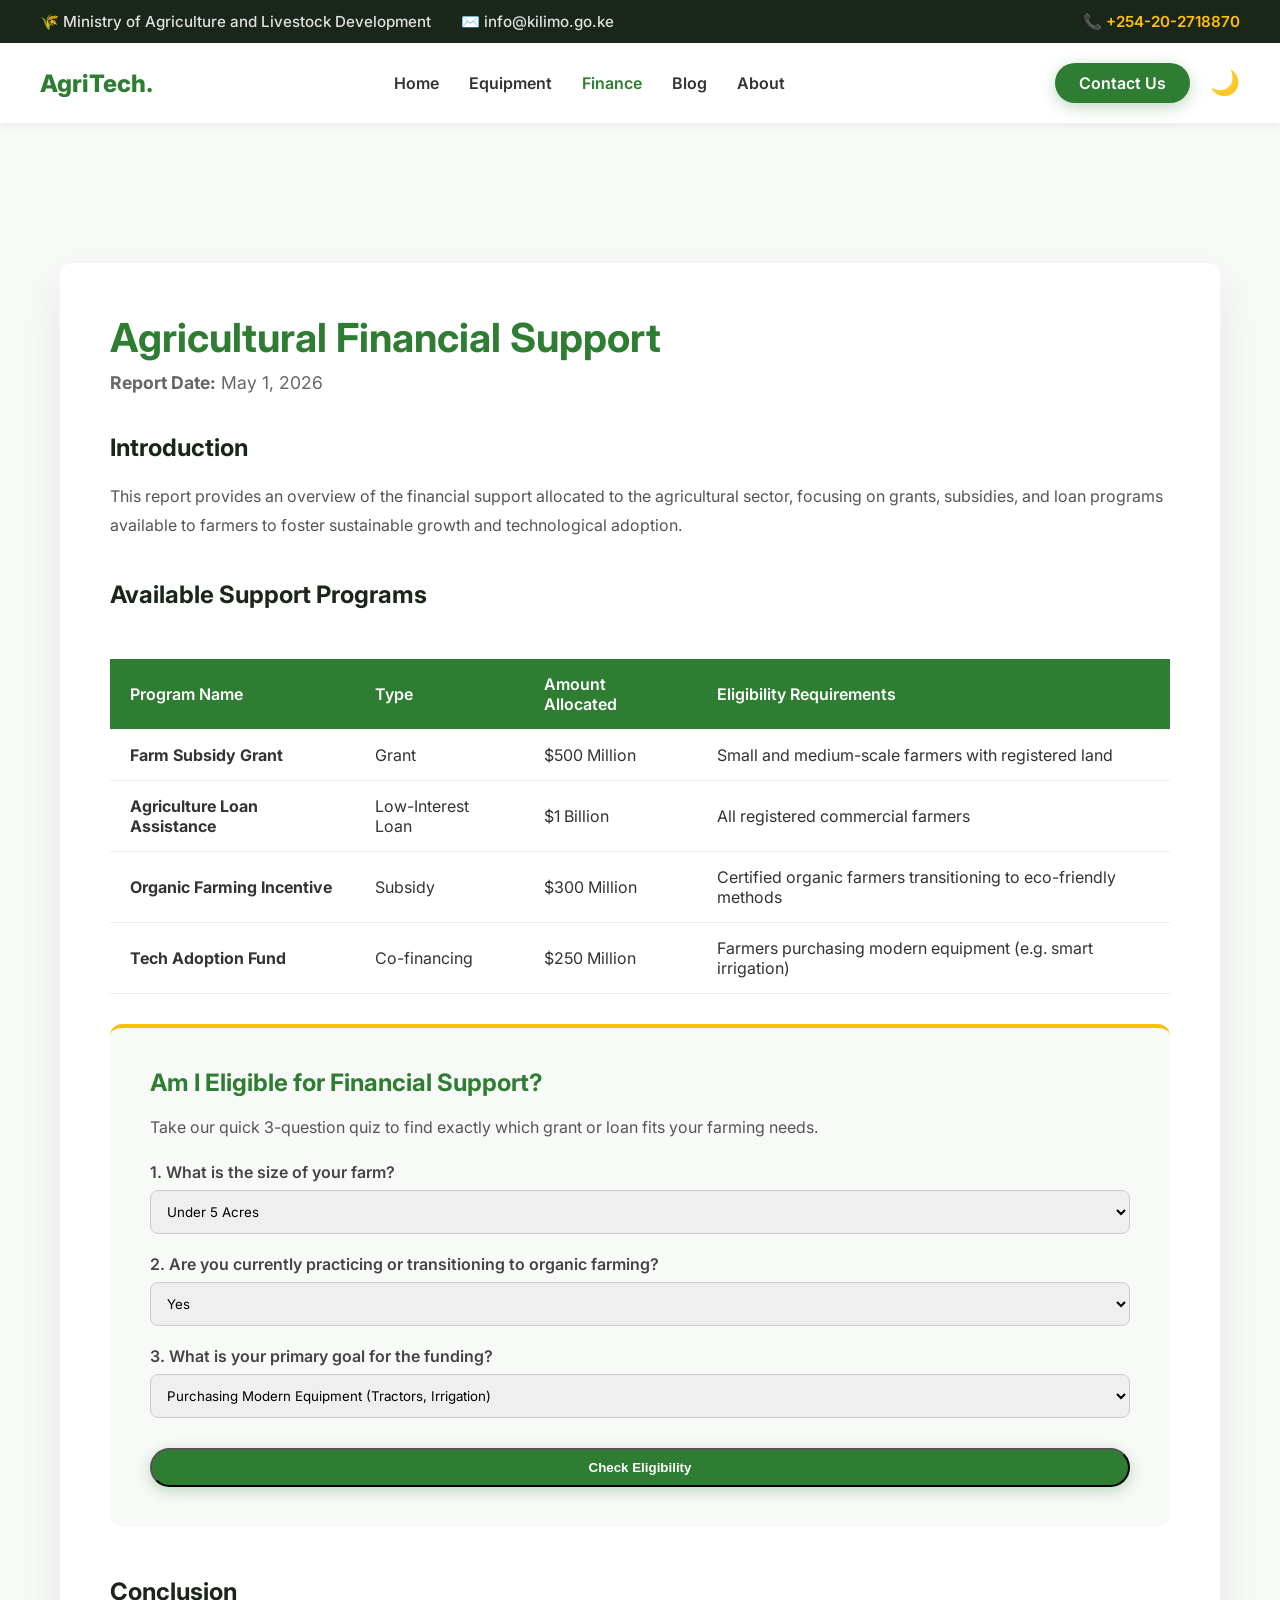
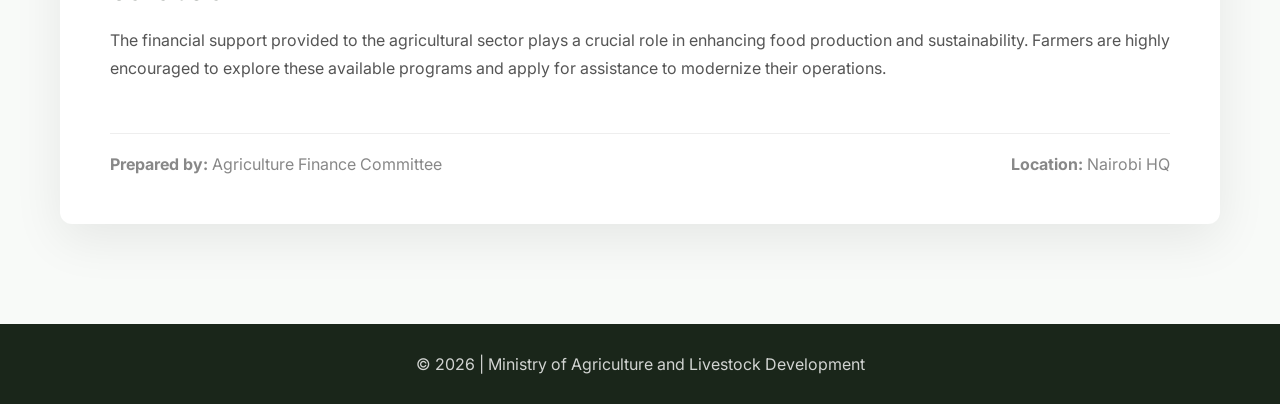
==== commit 27fa6caa: "feat: add dark mode toggle and google translate" ====
--- a/finance.html
+++ b/finance.html
@@ -13,8 +13,9 @@
         <span>🌾 Ministry of Agriculture and Livestock Development</span>
         <span class="hide-mobile">✉️ info@kilimo.go.ke</span>
     </div>
-    <div class="top-bar-right">
-        📞 +254-20-2718870
+    <div class="top-bar-right" style="display: flex; align-items: center; gap: 15px;">
+        <div id="google_translate_element"></div>
+        <span>📞 +254-20-2718870</span>
     </div>
 </header>
 
@@ -28,7 +29,10 @@
         <a href="index.html#about">About</a>
         <a href="index.html#contact" class="cta-button mobile-cta">Contact Us</a>
     </div>
-    <a href="index.html#contact" class="cta-button desktop-cta" style="margin-left: 30px;">Contact Us</a>
+    <div style="display: flex; align-items: center;">
+        <a href="index.html#contact" class="cta-button desktop-cta" style="margin-left: 30px;">Contact Us</a>
+        <button id="theme-toggle" style="background:none; border:none; font-size:1.5rem; cursor:pointer; margin-left:20px;" aria-label="Toggle Dark Mode">🌙</button>
+    </div>
     <div class="hamburger">
         <span></span>
         <span></span>
@@ -137,6 +141,13 @@
 <!-- Scroll to Top Button -->
 <button id="scrollTopBtn" title="Go to top">↑</button>
 
+<!-- Google Translate -->
+<script type="text/javascript">
+function googleTranslateElementInit() {
+  new google.translate.TranslateElement({pageLanguage: 'en', includedLanguages: 'sw,en', layout: google.translate.TranslateElement.InlineLayout.SIMPLE}, 'google_translate_element');
+}
+</script>
+<script type="text/javascript" src="//translate.google.com/translate_a/element.js?cb=googleTranslateElementInit"></script>
 <script src="main.js"></script>
 </body>
 </html>
--- a/style.css
+++ b/style.css
@@ -754,3 +754,89 @@
     .calculator-container { grid-template-columns: 1fr; }
     .hero h1 { font-size: 2.5rem; }
 }
+
+/* Dark Mode Overrides */
+[data-theme="dark"] {
+    --primary-color: #4CAF50;
+    --secondary-color: #2E7D32;
+    --dark-color: #f0f0f0;
+    --light-color: #121212;
+    --text-color: #e0e0e0;
+    --accent-color: #FFD54F;
+}
+
+[data-theme="dark"] body {
+    background-color: var(--light-color);
+}
+
+[data-theme="dark"] .stats-section,
+[data-theme="dark"] .equipment-card,
+[data-theme="dark"] .market-dashboard,
+[data-theme="dark"] .advisor-container,
+[data-theme="dark"] .blog-card,
+[data-theme="dark"] .info-box,
+[data-theme="dark"] .form-container,
+[data-theme="dark"] .finance-container,
+[data-theme="dark"] table,
+[data-theme="dark"] .market-table th,
+[data-theme="dark"] #about,
+[data-theme="dark"] .quiz-container {
+    background-color: #1e1e1e !important;
+    color: var(--text-color) !important;
+    border-color: #333 !important;
+}
+
+[data-theme="dark"] .top-bar {
+    background-color: #0d120d;
+}
+
+[data-theme="dark"] nav {
+    background: rgba(30, 30, 30, 0.95);
+}
+
+[data-theme="dark"] .equipment-info h3,
+[data-theme="dark"] .blog-card h3,
+[data-theme="dark"] .info-box h2,
+[data-theme="dark"] .form-container h2,
+[data-theme="dark"] .market-controls label {
+    color: var(--primary-color) !important;
+}
+
+[data-theme="dark"] .section-title {
+    color: var(--dark-color);
+}
+
+[data-theme="dark"] .crop-recommendation {
+    background-color: #2a2a2a !important;
+}
+
+[data-theme="dark"] #calc-result,
+[data-theme="dark"] #quiz-result {
+    background-color: #2a2a2a !important;
+}
+
+[data-theme="dark"] input, 
+[data-theme="dark"] textarea, 
+[data-theme="dark"] select,
+[data-theme="dark"] .market-select {
+    background-color: #2a2a2a !important;
+    color: #e0e0e0 !important;
+    border-color: #444 !important;
+}
+
+[data-theme="dark"] tr:hover {
+    background-color: #2a2a2a !important;
+}
+
+[data-theme="dark"] .market-table th, 
+[data-theme="dark"] .market-table td {
+    border-bottom: 1px solid #333 !important;
+}
+
+[data-theme="dark"] .goog-te-gadget-simple {
+    background-color: #2a2a2a !important;
+    border: 1px solid #444 !important;
+}
+[data-theme="dark"] .goog-te-gadget-simple .goog-te-menu-value span {
+    color: #e0e0e0 !important;
+}
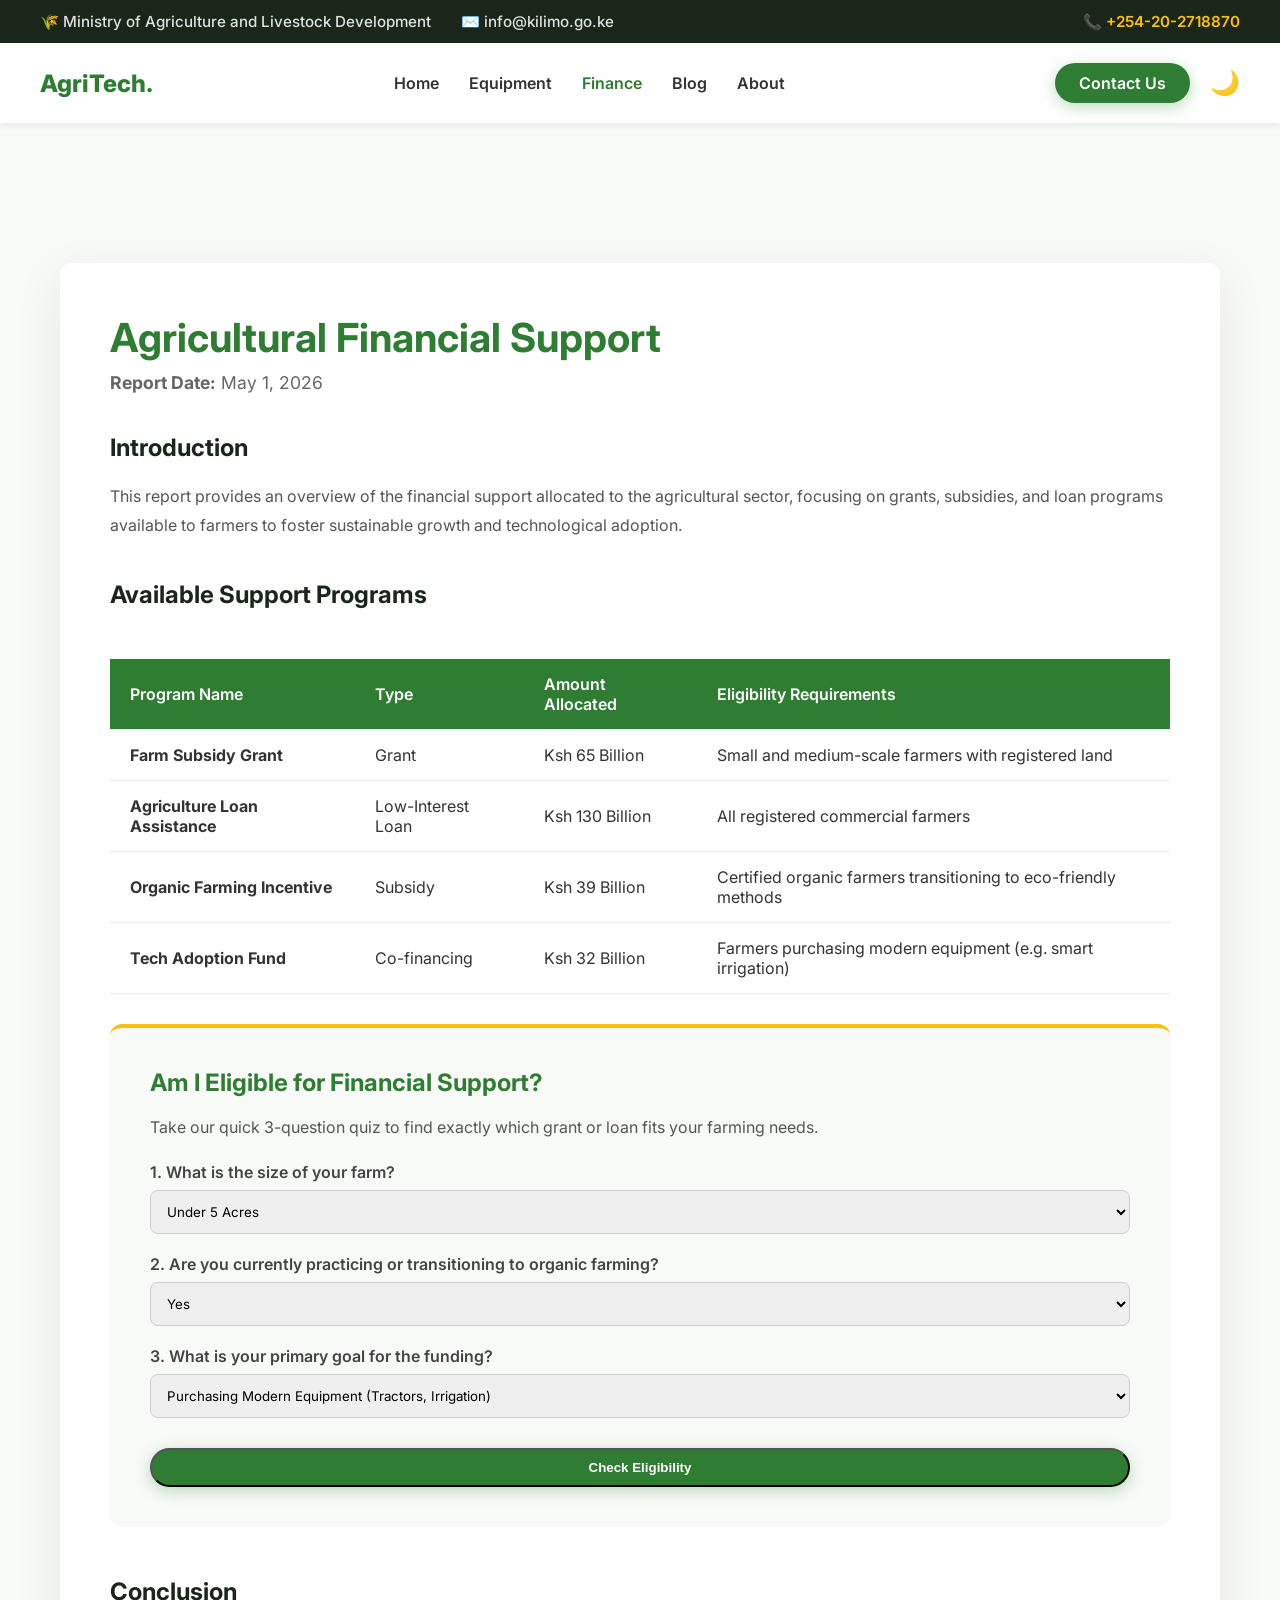
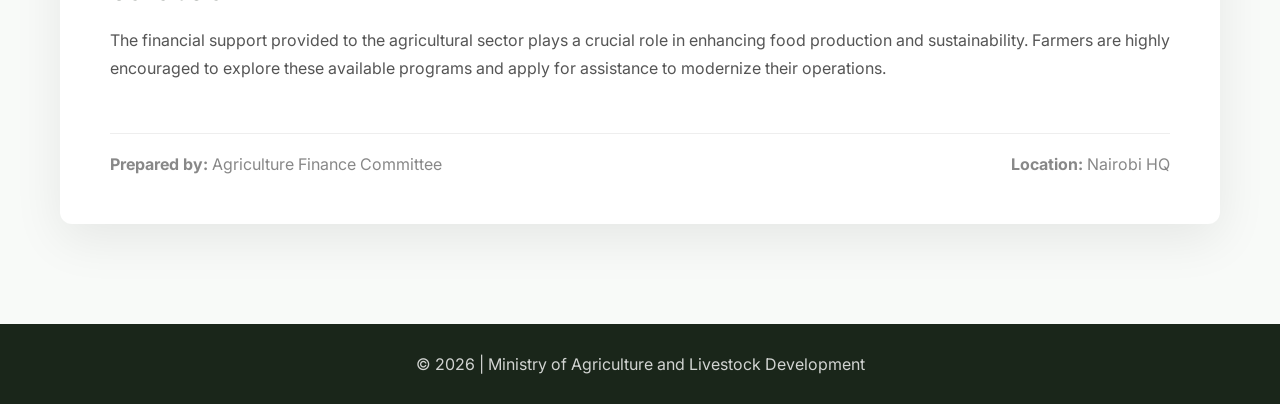
==== commit 2c29cc2f: "feat: upgrade leasing hub to interactive grid and switch currency to Ksh" ====
--- a/finance.html
+++ b/finance.html
@@ -63,25 +63,25 @@
                     <tr>
                         <td><strong>Farm Subsidy Grant</strong></td>
                         <td>Grant</td>
-                        <td>$500 Million</td>
+                        <td>Ksh 65 Billion</td>
                         <td>Small and medium-scale farmers with registered land</td>
                     </tr>
                     <tr>
                         <td><strong>Agriculture Loan Assistance</strong></td>
                         <td>Low-Interest Loan</td>
-                        <td>$1 Billion</td>
+                        <td>Ksh 130 Billion</td>
                         <td>All registered commercial farmers</td>
                     </tr>
                     <tr>
                         <td><strong>Organic Farming Incentive</strong></td>
                         <td>Subsidy</td>
-                        <td>$300 Million</td>
+                        <td>Ksh 39 Billion</td>
                         <td>Certified organic farmers transitioning to eco-friendly methods</td>
                     </tr>
                     <tr>
                         <td><strong>Tech Adoption Fund</strong></td>
                         <td>Co-financing</td>
-                        <td>$250 Million</td>
+                        <td>Ksh 32 Billion</td>
                         <td>Farmers purchasing modern equipment (e.g. smart irrigation)</td>
                     </tr>
                 </tbody>
@@ -147,7 +147,7 @@
   new google.translate.TranslateElement({pageLanguage: 'en', includedLanguages: 'sw,en', layout: google.translate.TranslateElement.InlineLayout.SIMPLE}, 'google_translate_element');
 }
 </script>
-<script type="text/javascript" src="//translate.google.com/translate_a/element.js?cb=googleTranslateElementInit"></script>
+<script type="text/javascript" src="https://translate.google.com/translate_a/element.js?cb=googleTranslateElementInit"></script>
 <script src="main.js"></script>
 </body>
 </html>
--- a/style.css
+++ b/style.css
@@ -769,6 +769,14 @@
     background-color: var(--light-color);
 }
 
+[data-theme="dark"] p,
+[data-theme="dark"] span:not(.blog-tag):not(.crop-tag),
+[data-theme="dark"] label,
+[data-theme="dark"] td,
+[data-theme="dark"] th {
+    color: #e0e0e0 !important;
+}
+
 [data-theme="dark"] .stats-section,
 [data-theme="dark"] .equipment-card,
 [data-theme="dark"] .market-dashboard,
@@ -833,10 +841,59 @@
     border-bottom: 1px solid #333 !important;
 }
 
-[data-theme="dark"] .goog-te-gadget-simple {
-    background-color: #2a2a2a !important;
-    border: 1px solid #444 !important;
-}
-[data-theme="dark"] .goog-te-gadget-simple .goog-te-menu-value span {
+[data-theme="dark"] .result-highlight {
+    color: var(--accent-color) !important;
+}
+
+/* Google Translate Professional Styling */
+.goog-te-combo {
+    padding: 6px 12px;
+    border-radius: 20px;
+    border: 1px solid rgba(255, 255, 255, 0.3);
+    background-color: rgba(0, 0, 0, 0.3);
+    color: white;
+    font-family: 'Inter', sans-serif;
+    font-size: 0.85rem;
+    cursor: pointer;
+    outline: none;
+    transition: 0.3s;
+}
+.goog-te-combo:hover {
+    background-color: rgba(0, 0, 0, 0.5);
+    border-color: var(--accent-color);
+}
+.goog-te-combo option {
+    background-color: var(--dark-color);
+    color: white;
+}
+/* Hide Google Translate branding */
+.goog-logo-link {
+    display: none !important;
+}
+.goog-te-gadget {
+    color: transparent !important;
+    font-size: 0 !important;
+}
+.goog-te-banner-frame.skiptranslate {
+    display: none !important;
+}
+body {
+    top: 0px !important; 
+}
+
+/* Fix footer in dark mode */
+[data-theme="dark"] footer {
+    background-color: #0d120d !important;
+}
+[data-theme="dark"] footer p {
     color: #e0e0e0 !important;
 }
+
+/* Lease cards in dark mode */
+[data-theme="dark"] .lease-card {
+    background-color: #1e1e1e !important;
+    border-color: #333 !important;
+}
+[data-theme="dark"] .lease-card h4 {
+    color: var(--primary-color) !important;
+}
